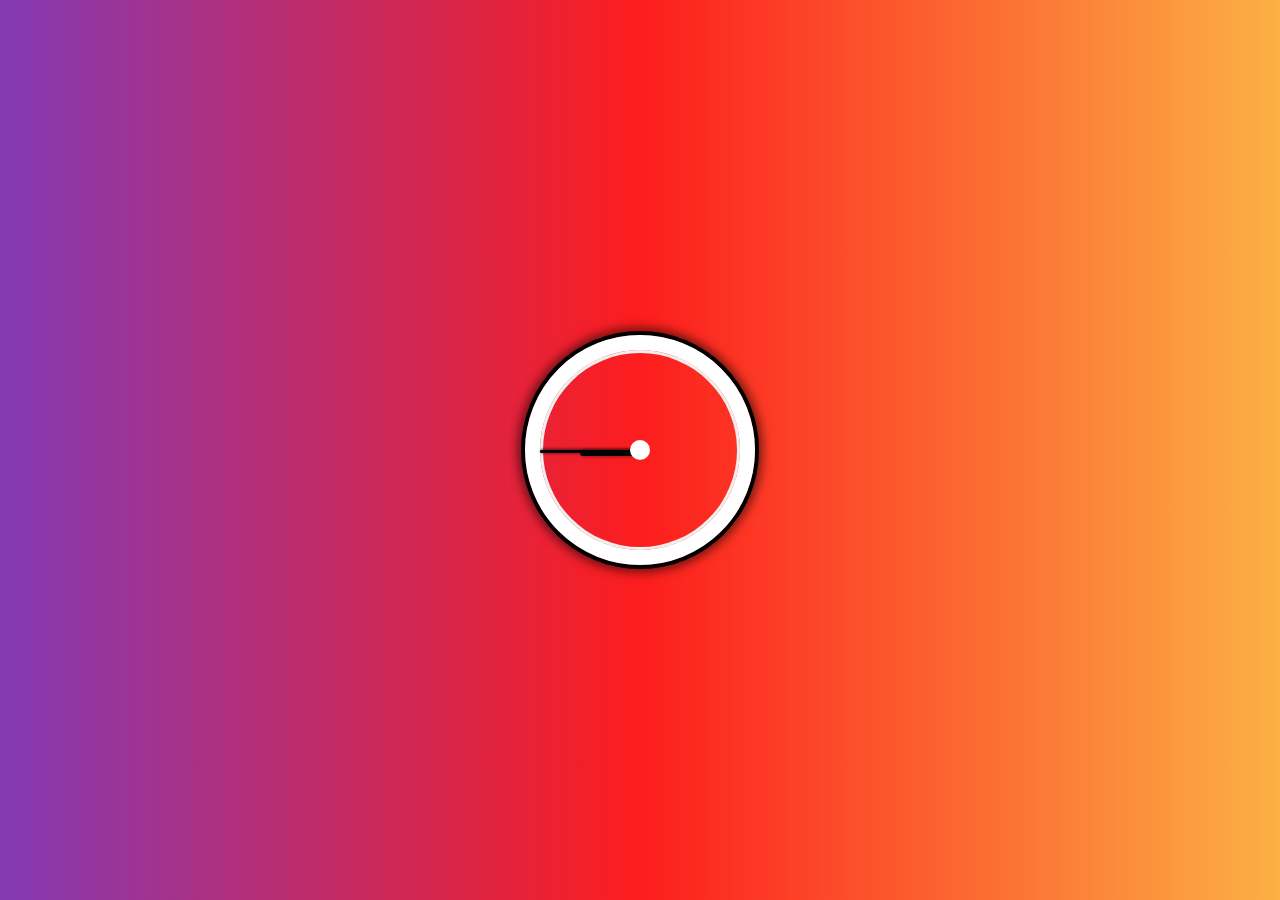
==== clock/index.html @ 2cda996e "Clock Finished" ====
<!DOCTYPE html>
<html lang="es">
  <head>
    <meta charset="UTF-8" />
    <meta http-equiv="X-UA-Compatible" content="IE=edge" />
    <meta name="viewport" content="width=device-width, initial-scale=1.0" />
    <title>Clock</title>
    <link rel="stylesheet" href="style.css" />
  </head>
  <body>
    <div class="esfera">
      <div class="hand seconds" id="seconds"></div>
      <div class="hand minutes" id="minutes"></div>
      <div class="hand hours" id="hours"></div>
      <div class="center"></div>
    </div>

    <script src="script.js"></script>
  </body>
</html>
---- clock/style.css ----
* {
  padding: 0;
  margin: 0;
}
body {
  font-family: sans-serif;
  min-height: 100vh;
  display: flex;
  justify-content: center;
  align-items: center;
  background: linear-gradient(
    90deg,
    rgba(131, 58, 180, 1) 0%,
    rgba(253, 29, 29, 1) 50%,
    rgba(252, 176, 69, 1) 100%
  );
}

.esfera {
  position: relative;
  width: 200px;
  height: 200px;
  border-radius: 50%;
  border: 15px solid white;
  box-shadow: 0 0 0px 4px black, inset 0 0 0 3px #efefef,
    0 0 10px 8px rgba(0, 0, 0, 0.5);
}

.hand {
  width: 50%;
  height: 3px;
  background-color: black;
  position: absolute;
  top: 50%;
  transform-origin: 100%;
  border-radius: 20px;
  transition: all 0.05s;
  transition-timing-function: cubic-bezier(0.1, 2.7, 0.58, 1);
  box-shadow: 2px 0 2px 2px rgba(0, 0, 0, 0.2);
}
.seconds {
  background-color: blueviolet;
  height: 1px;
}
.hours {
  width: 30%;
  height: 6px;
  left: 40px;
}
.center {
  position: absolute;
  top: 50%;
  left: 50%;
  transform: translateX(-50%) translateY(-50%);
  width: 20px;
  height: 20px;
  border-radius: 50%;
  background-color: white;
}
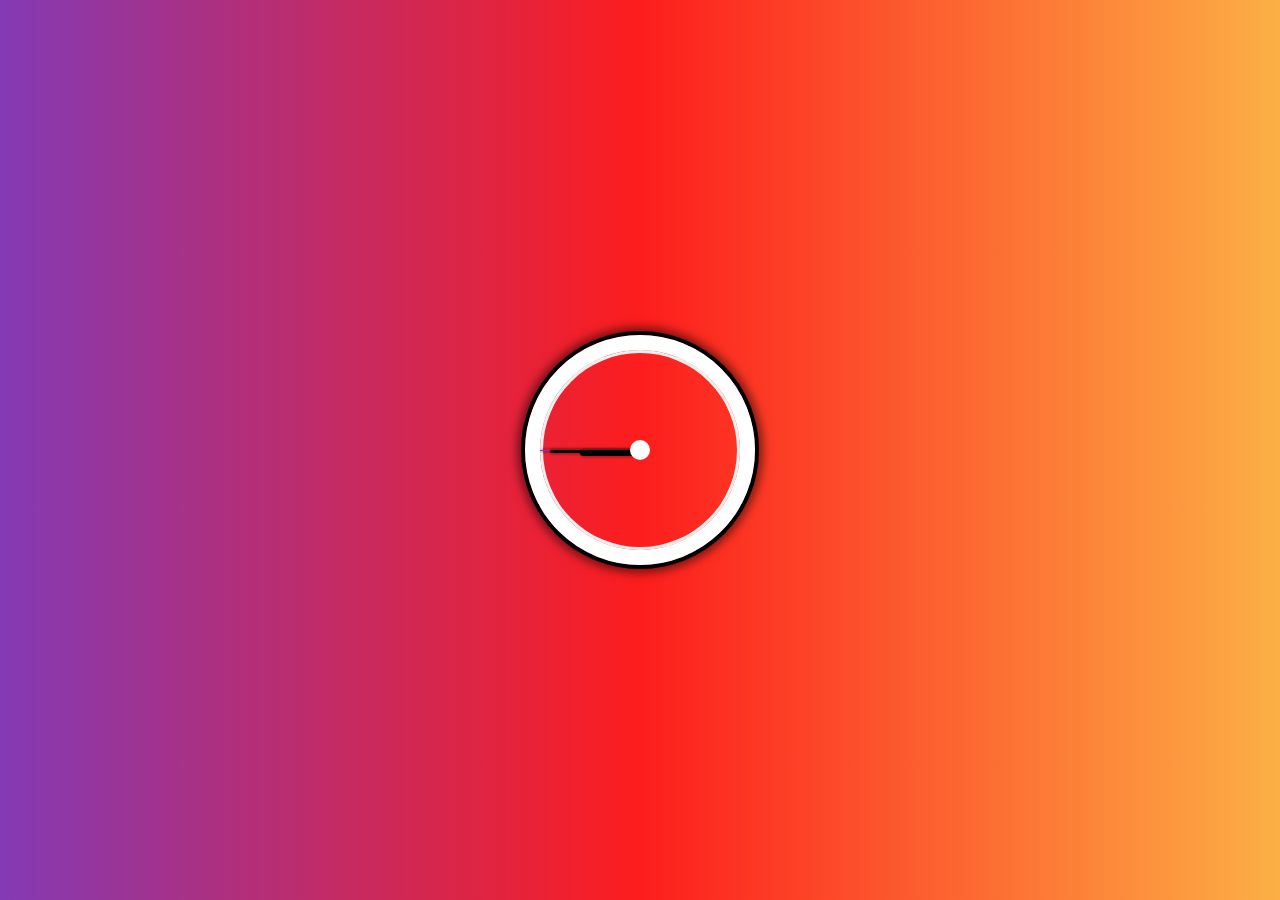
==== commit 74671f9f: "Clock Animated background" ====
--- a/clock/index.html
+++ b/clock/index.html
@@ -7,7 +7,7 @@
     <title>Clock</title>
     <link rel="stylesheet" href="style.css" />
   </head>
-  <body>
+  <body id="container">
     <div class="esfera">
       <div class="hand seconds" id="seconds"></div>
       <div class="hand minutes" id="minutes"></div>
--- a/clock/style.css
+++ b/clock/style.css
@@ -38,6 +38,10 @@
   transition-timing-function: cubic-bezier(0.1, 2.7, 0.58, 1);
   box-shadow: 2px 0 2px 2px rgba(0, 0, 0, 0.2);
 }
+.minutes {
+  width: 45%;
+  left: 10px;
+}
 .seconds {
   background-color: blueviolet;
   height: 1px;
